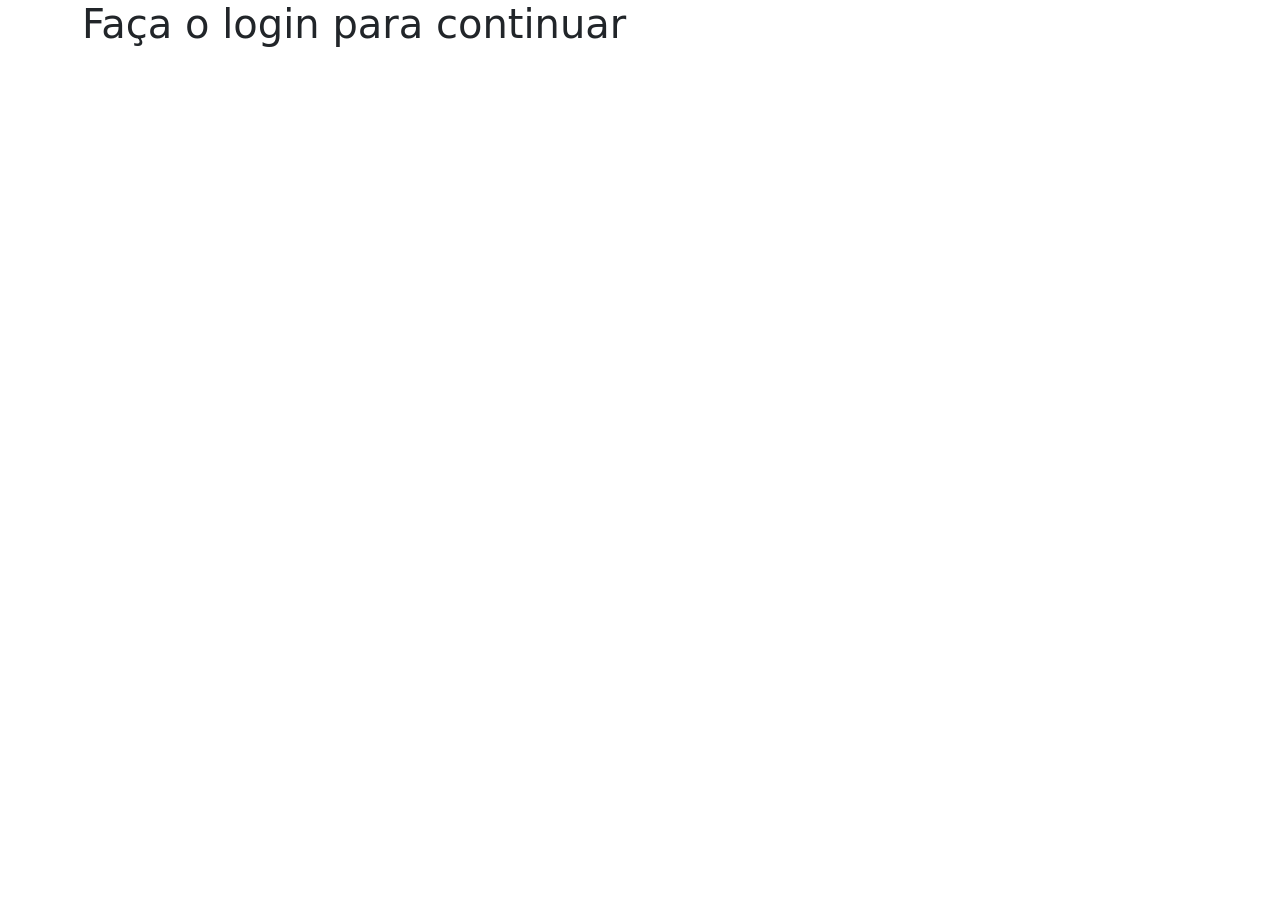
==== login.html @ a4bc2945 "ADD - Initial Configuration" ====
<!DOCTYPE html>
<html lang="en">

<head>
    <meta charset="UTF-8">
    <meta http-equiv="X-UA-Compatible" content="IE=edge">
    <meta name="viewport" content="width=device-width, initial-scale=1.0">

    <title>Login</title>

    <link href="https://cdn.jsdelivr.net/npm/bootstrap@5.0.1/dist/css/bootstrap.min.css" rel="stylesheet"
        integrity="sha384-+0n0xVW2eSR5OomGNYDnhzAbDsOXxcvSN1TPprVMTNDbiYZCxYbOOl7+AMvyTG2x" crossorigin="anonymous">
    <link rel="stylesheet" href="css/styles.css">

    <script src="https://cdn.jsdelivr.net/npm/bootstrap@5.0.1/dist/js/bootstrap.bundle.min.js"
        integrity="sha384-gtEjrD/SeCtmISkJkNUaaKMoLD0//ElJ19smozuHV6z3Iehds+3Ulb9Bn9Plx0x4" crossorigin="anonymous"
        defer></script>
</head>

<body>
    <div class="container">
        <h1>Faça o login para continuar</h1>
    </div>
</body>

</html>
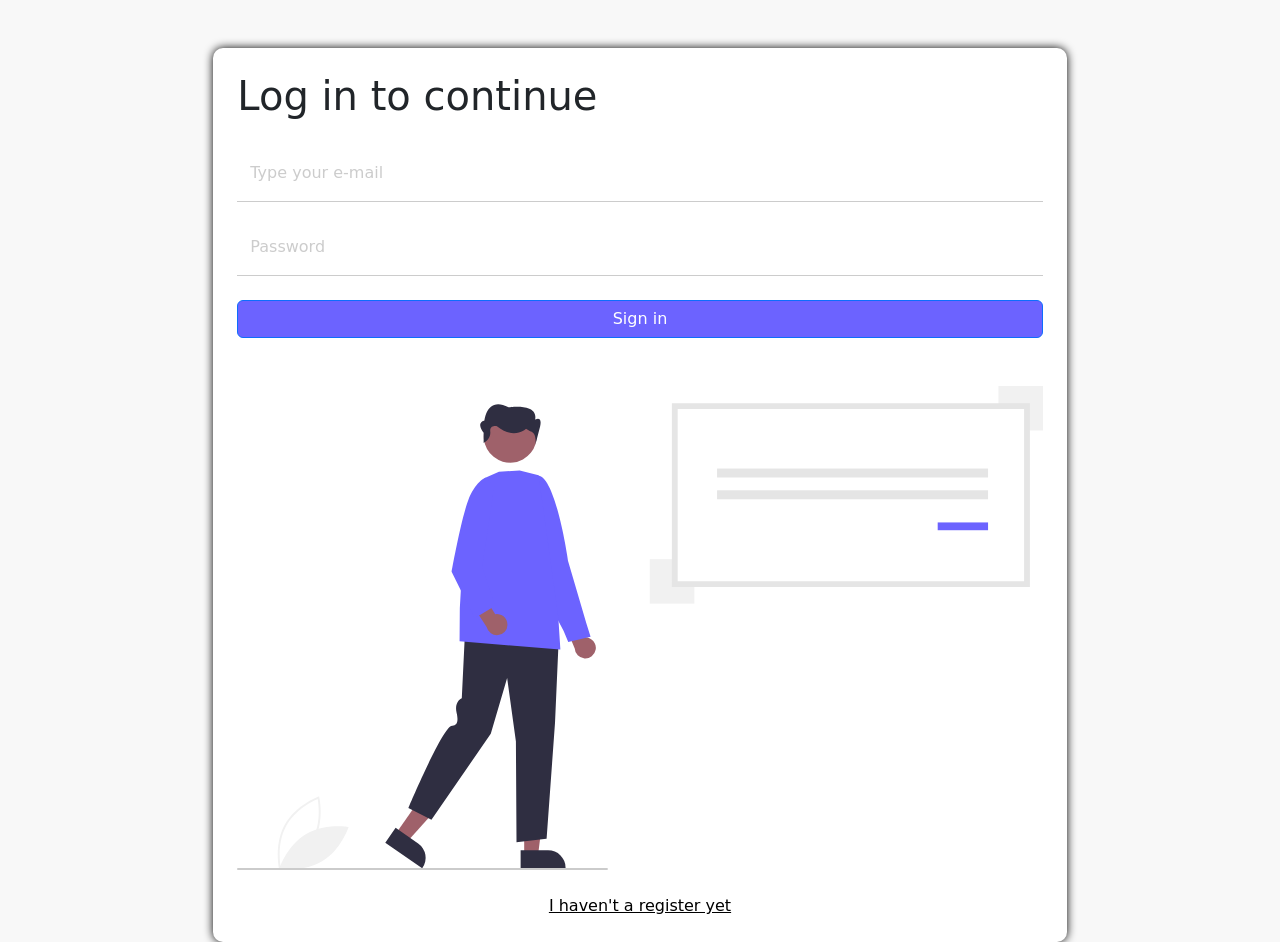
==== commit 3265a325: "ADD - Login Page Mobile" ====
--- a/login.html
+++ b/login.html
@@ -18,8 +18,27 @@
 </head>
 
 <body>
-    <div class="container">
-        <h1>Faça o login para continuar</h1>
+    <div class="container col-11 col-md-8 p-4 mt-5 main-content">
+        <form>
+            <h1 class="mb-4">Log in to continue</h1>
+
+            <div class="form-floating mb-3">
+                <input type="email" class="form-control" id="floatingInput" placeholder="name@example.com">
+                <label for="floatingInput">Type your e-mail</label>
+            </div>
+            <div class="form-floating">
+                <input type="password" class="form-control" id="floatingPassword" placeholder="Password">
+                <label for="floatingPassword">Password</label>
+            </div>
+
+            <button type="submit" class="btn btn-primary col-12 my-4">Sign in</button>
+        </form>
+
+        <img class="img-fluid my-4" src="img/sign_in.svg" alt="Ilustração de uma pessoa logando em um site">
+
+        <div class="link-container">
+            <a href="./register.html">I haven't a register yet</a>
+        </div>
     </div>
 </body>
 
--- a/css/styles.css
+++ b/css/styles.css
@@ -0,0 +1,47 @@
+body {
+    background-color: #f8f8f8;
+}
+
+.btn-primary {
+    background-color: #6C63FF;
+}
+
+.main-content {
+    background-color: white;
+
+    border-radius: 10px;
+    box-shadow: 0px 0px 10px black;
+}
+
+    .form-control {
+        border: none;
+        border-bottom: 1px solid #ccc;
+        border-radius: 0;
+    }
+
+        .form-control:focus {
+            box-shadow: none;
+            border-color: #ccc;
+        }
+
+        .form-control ~ label {
+            color: #ccc;
+        }
+
+        .form-control:focus ~ label {
+            color: #212529;
+        }
+
+    .link-container {
+        text-align: center;
+    }
+
+        .link-container a {
+            color: black;
+
+            transition: all 0.25s;
+        }
+
+        .link-container a:hover {
+            color: #0d6efd;
+        }
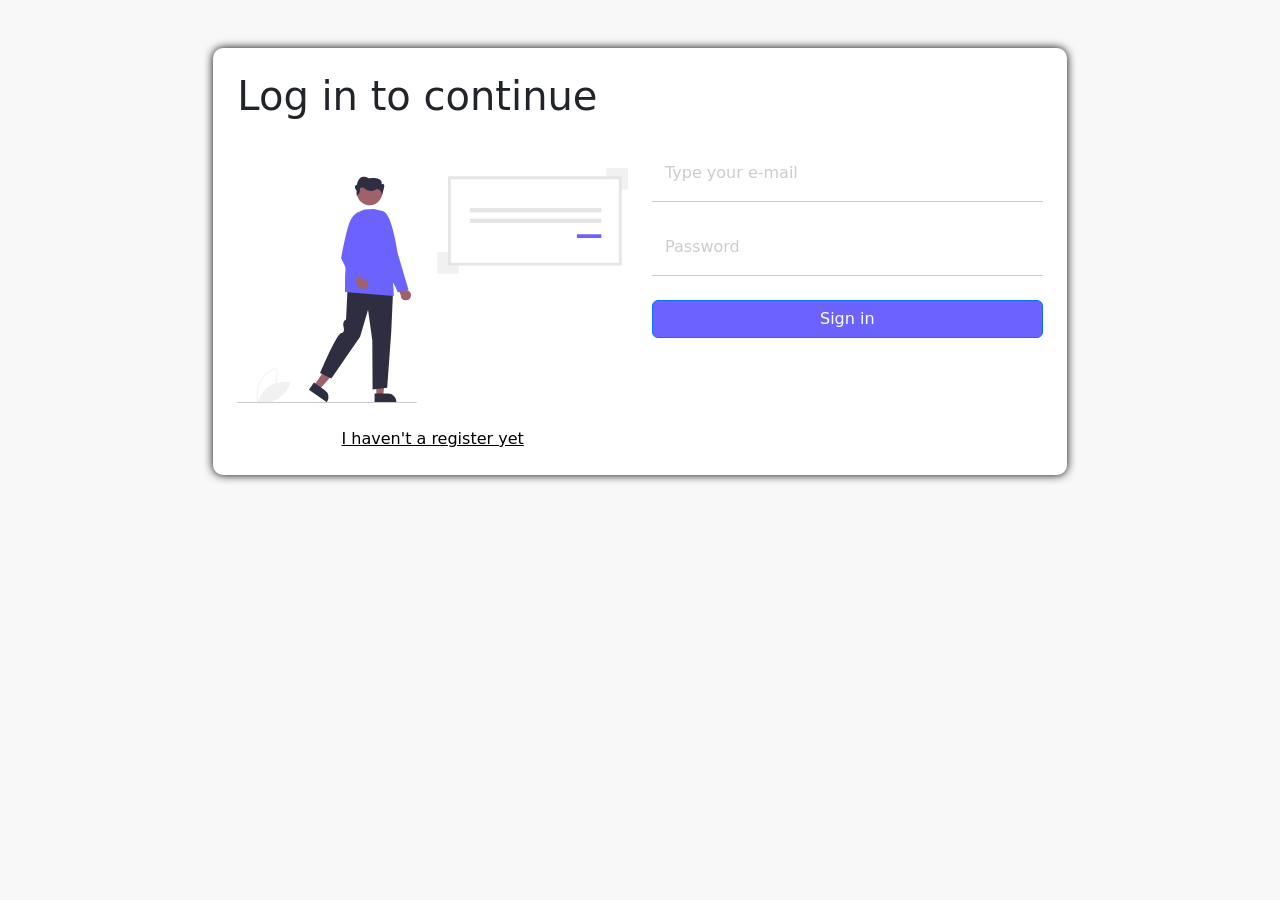
==== commit 14b92244: "ADD - Login Page Responsive" ====
--- a/login.html
+++ b/login.html
@@ -19,25 +19,27 @@
 
 <body>
     <div class="container col-11 col-md-8 p-4 mt-5 main-content">
-        <form>
+        <div class="row">
             <h1 class="mb-4">Log in to continue</h1>
 
-            <div class="form-floating mb-3">
-                <input type="email" class="form-control" id="floatingInput" placeholder="name@example.com">
-                <label for="floatingInput">Type your e-mail</label>
+            <form class="col-md-6 order-md-2">
+                <div class="form-floating mb-3">
+                    <input type="email" class="form-control" id="floatingInput" placeholder="name@example.com">
+                    <label for="floatingInput">Type your e-mail</label>
+                </div>
+                <div class="form-floating">
+                    <input type="password" class="form-control" id="floatingPassword" placeholder="Password">
+                    <label for="floatingPassword">Password</label>
+                </div>
+                <button type="submit" class="btn btn-primary col-12 my-4">Sign in</button>
+            </form>
+            
+            <div class="col-md-6 order-md-1">
+                <img class="img-fluid my-4" src="img/sign_in.svg" alt="Ilustração de uma pessoa logando em um site">
+                <div class="link-container">
+                    <a href="./register.html">I haven't a register yet</a>
+                </div>
             </div>
-            <div class="form-floating">
-                <input type="password" class="form-control" id="floatingPassword" placeholder="Password">
-                <label for="floatingPassword">Password</label>
-            </div>
-
-            <button type="submit" class="btn btn-primary col-12 my-4">Sign in</button>
-        </form>
-
-        <img class="img-fluid my-4" src="img/sign_in.svg" alt="Ilustração de uma pessoa logando em um site">
-
-        <div class="link-container">
-            <a href="./register.html">I haven't a register yet</a>
         </div>
     </div>
 </body>
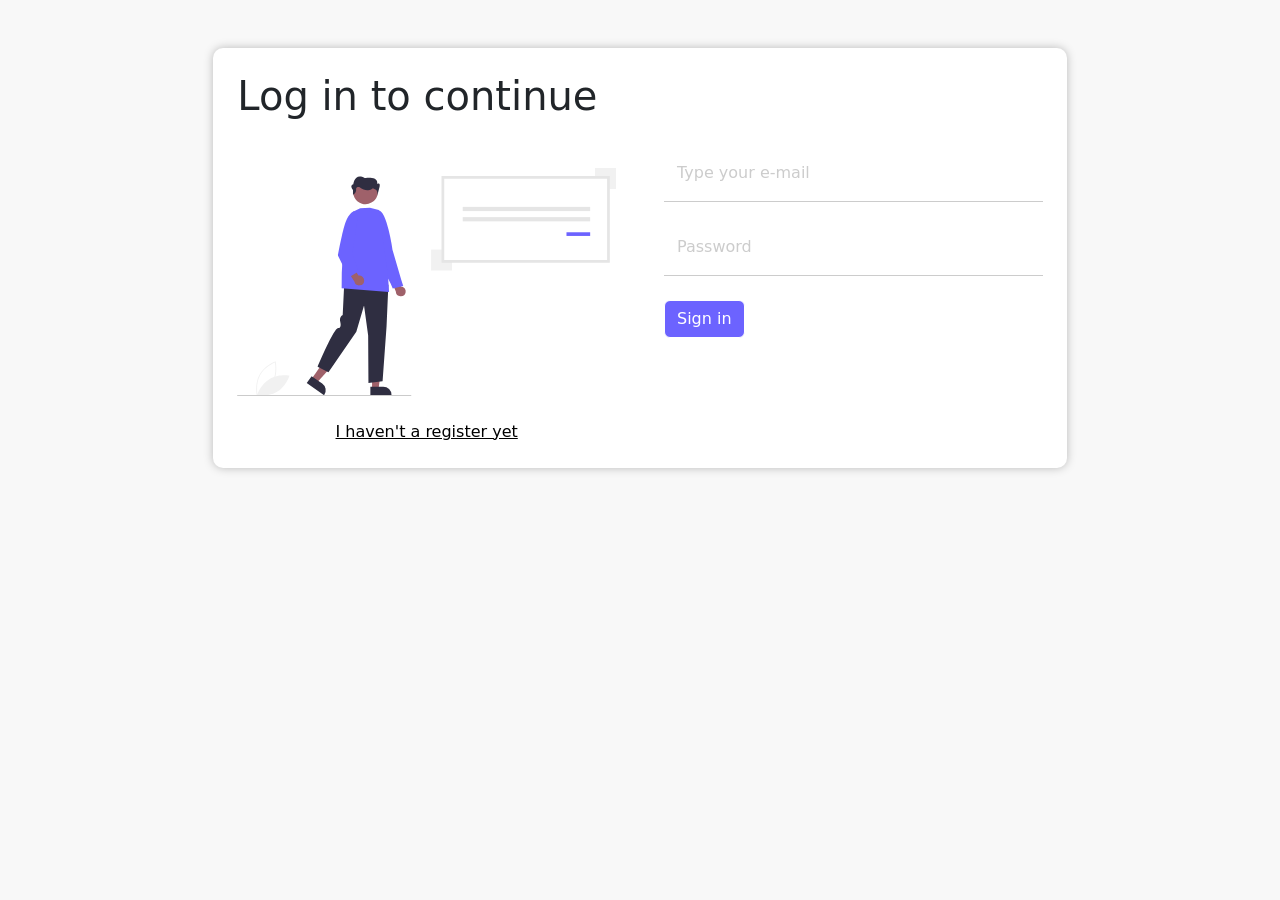
==== commit 5f0ad934: "ADD - Register Page" ====
--- a/login.html
+++ b/login.html
@@ -19,7 +19,7 @@
 
 <body>
     <div class="container col-11 col-md-8 p-4 mt-5 main-content">
-        <div class="row">
+        <div class="row gx-5">
             <h1 class="mb-4">Log in to continue</h1>
 
             <form class="col-md-6 order-md-2">
@@ -31,7 +31,7 @@
                     <input type="password" class="form-control" id="floatingPassword" placeholder="Password">
                     <label for="floatingPassword">Password</label>
                 </div>
-                <button type="submit" class="btn btn-primary col-12 my-4">Sign in</button>
+                <button type="submit" class="btn btn-primary col-12 col-md-auto my-4">Sign in</button>
             </form>
             
             <div class="col-md-6 order-md-1">
